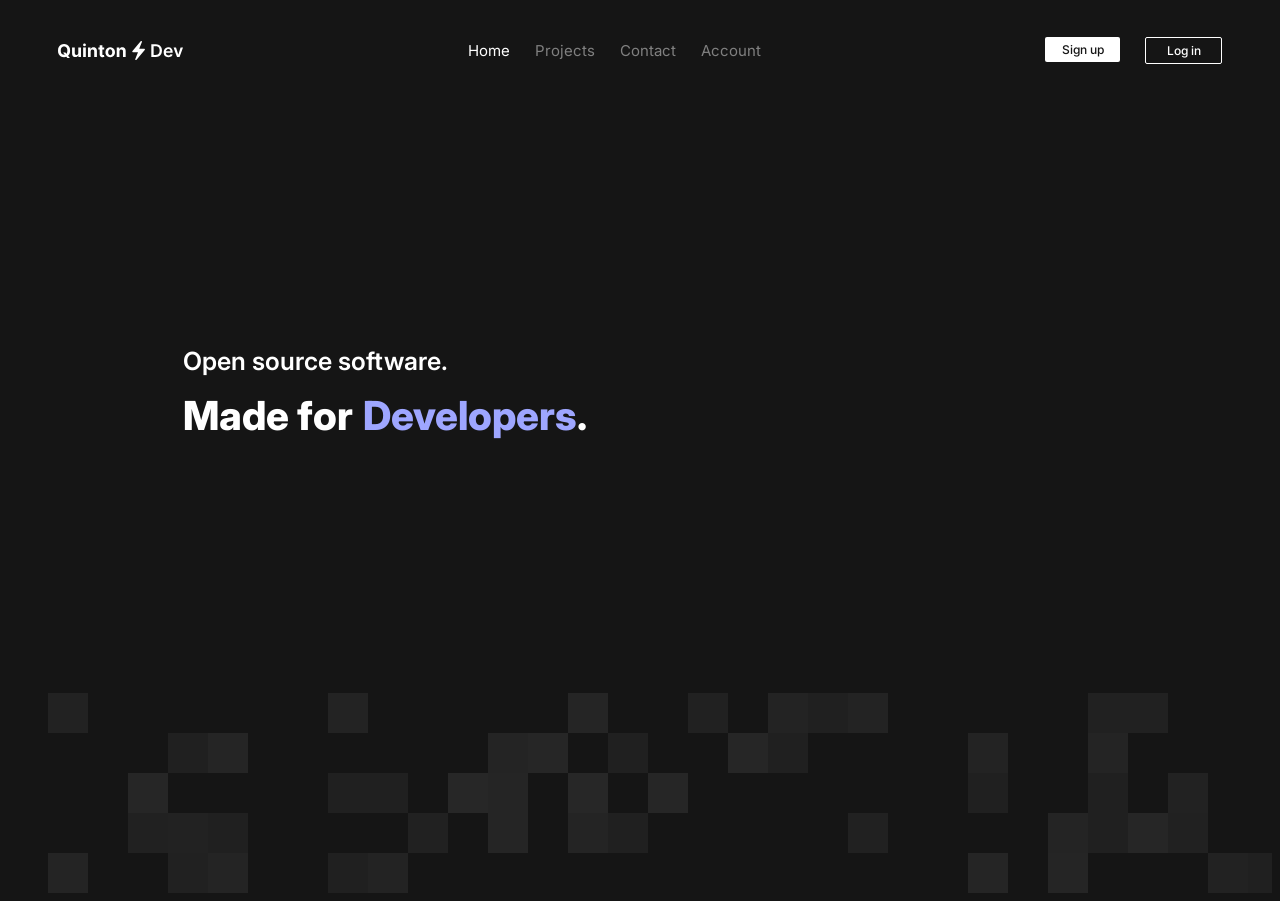
==== index.html @ 16c6dbc3 "v0.1.0" ====
<html lang="en">

    <head>
        <meta charset="UTF-8">
        <meta name="viewport" content="width=device-width, initial-scale=1.0">
        <title>Home | Quinton Dev</title>
        <link rel="icon" href="./Assets/Favicon.png">
        <link rel="stylesheet" href="./Css/index.css">
        <link rel="stylesheet" href="./Css/home.css">
    </head>

    <body>
        <header>
            <img src="./Assets/logo.svg" id="headerLogo">
            <div id="headerLinks">
                <a class="headerLinkActive">Home</a>
                <a class="headerLink">Projects</a>
                <a class="headerLink">Contact</a>
                <a class="headerLink">Account</a>
            </div>
            <div id="accountHero">
                <div id="accountSignUpbtn">Sign up</div>
                <div id="accountLoginBtn">Log in</div>
            </div>
        </header>
       <div id="mainHeroContainer">
            <div id="mainHeroWrapper">
                <div id="subHero">Open source software.</div>
                <div id="mainHero">Made for<span id="mainHeroAcent">Developers</span>.</div>
            </div>
       </div>
       <div id="pixelArt">
            <div id="pixelGrid"></div>
       </div>

       </div> 

       <script src="./Scripts/pixelArt.js"></script>

    </body>

</html>
---- Css/index.css ----
/*/ Imports /*/

@import url('https://fonts.googleapis.com/css2?family=Inter:ital,opsz,wght@0,14..32,100..900;1,14..32,100..900&display=swap');

/*/ Root styling /*/

* {
    font-size: 10px;
}

/*/ Website Background (MAIN) /*/

body {
    background-color: #151515;
    color: #FFFFFF;
    font-family: "Inter";
}

/*/ Website Header /*/

header {
    width: 100%;
    height: 8.5rem;
    padding: 3rem 5rem;
    box-sizing: border-box;
    display: flex;
    flex-direction: row;
    justify-content: space-between;
    align-items: center;
}

#headerLogo {
    width: 12.5rem;
}

.headerLink {
    font-size: 1.5rem;
    font-weight: 400;
    color: #808080;
    cursor: pointer;
}

.headerLinkActive {
    font-size: 1.5rem;
    font-weight: 400;
    color: #FFFFFF;
    cursor: pointer;
}

#headerLinks {
    gap: 2.5rem;
    display: flex;
    flex-direction: row;

}

#accountSignUpBtn {
    width: 7.5rem;
    height: 2.5rem;
    background-color: #FFFFFF;
    color: #151515;
    font-size: 1.2rem;
    font-weight: 500;
    border-radius: 2px;
    justify-content: center;
    align-items: center;
    display: flex;
    cursor: pointer;
}

#accountLoginBtn {
    width: 7.5rem;
    height: 2.5rem;
    border: 1px solid #FFFFFF;
    color: #FFFFFF;
    font-size: 1.2rem;
    font-weight: 500;
    justify-content: center;
    align-items: center;
    display: flex;
    border-radius: 2px;
    cursor: pointer;
}

#accountHero {
    display: flex;
    flex-direction: row;
    gap: 2.5rem;
}
---- Css/home.css ----
/*/ Hero styling /*/

#mainHeroContainer {
    width: 100%;
    height: 600px;
    display: flex;
    justify-content: start;
    align-items: center;
    padding-left: 17.5rem;
    box-sizing: border-box;
}

#mainHeroWrapper {
    display: flex;
    flex-direction: column;
    gap: 15px;
}

#subHero {
    font-size: 2.5rem;
    font-weight: 600;
}

#mainHero {
    font-size: 4rem;
    font-weight: 800;
}

#mainHeroAcent {
    color: #9EA6FF;
    font-size: 4rem;
    font-weight: 800;
    margin-left: 1rem;
}

/*/ Pixel Art Styling /*/

#pixelArt {
    width: 100%;
    height: 20rem;
    overflow: hidden;
}

#pixelGrid {
    display: grid;
    grid-template-columns: repeat(50, 4rem);
    grid-template-rows: repeat(5, 4rem);
}

.pixel {
    background-color: aqua;
}
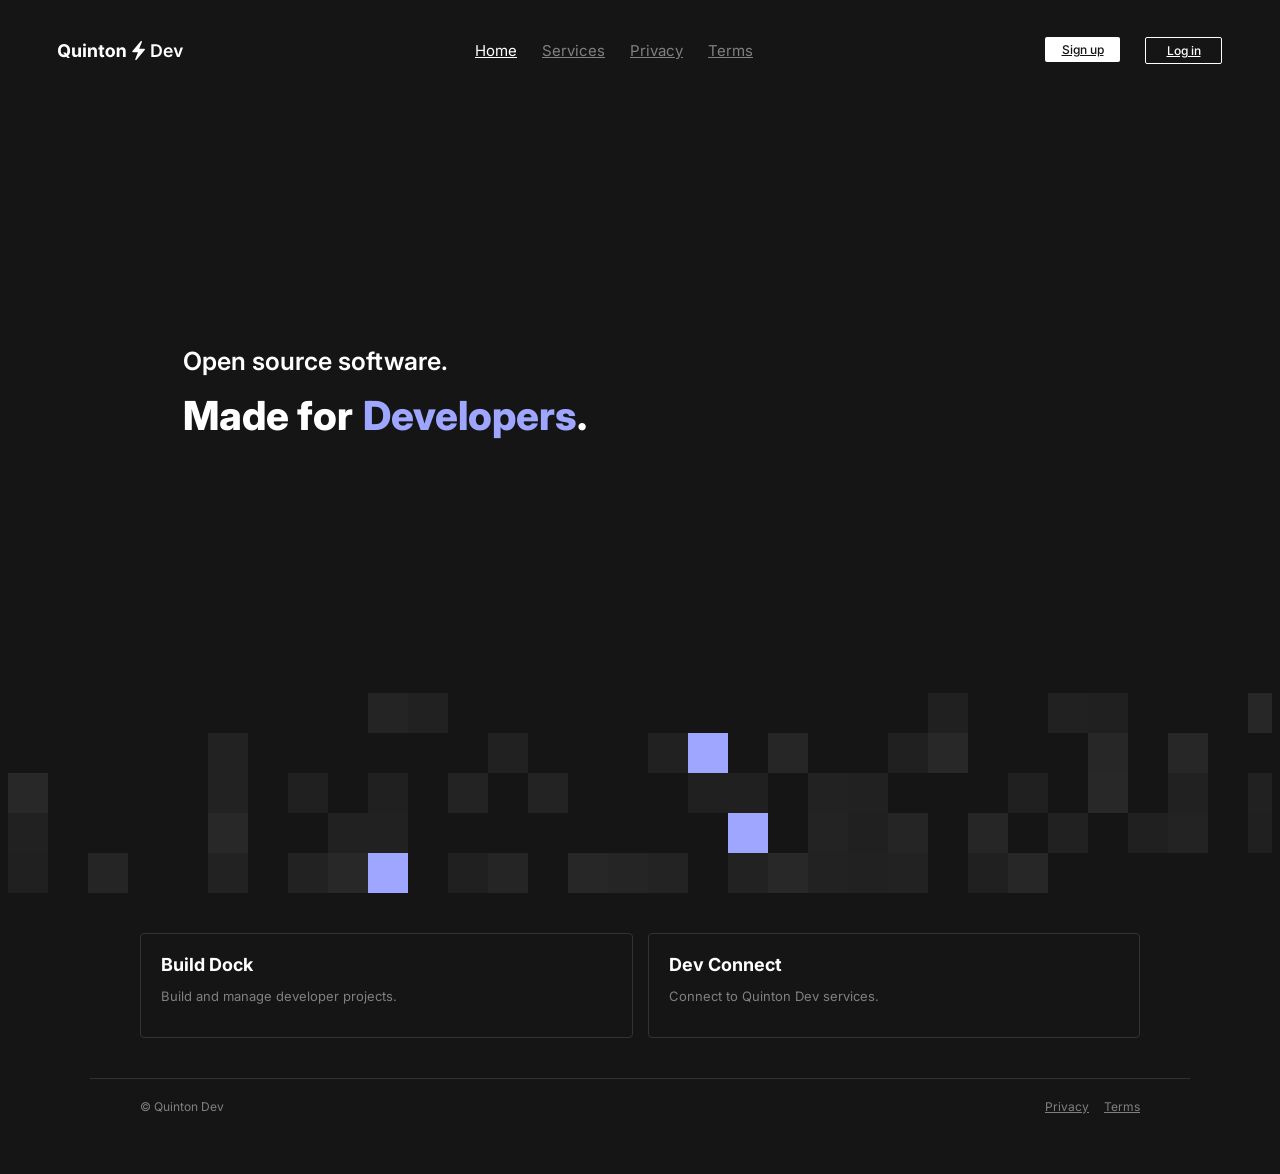
==== commit a46c2009: "Add quick home screen and service links" ====
--- a/index.html
+++ b/index.html
@@ -3,6 +3,7 @@
     <head>
         <meta charset="UTF-8">
         <meta name="viewport" content="width=device-width, initial-scale=1.0">
+        <meta name="description" content="Quinton Dev — open source software and developer services.">
         <title>Home | Quinton Dev</title>
         <link rel="icon" href="./Assets/Favicon.png">
         <link rel="stylesheet" href="./Css/index.css">
@@ -11,32 +12,52 @@
 
     <body>
         <header>
-            <img src="./Assets/logo.svg" id="headerLogo">
+            <a href="./"><img src="./Assets/logo.svg" id="headerLogo" alt="Quinton Dev"></a>
             <div id="headerLinks">
-                <a class="headerLinkActive">Home</a>
-                <a class="headerLink">Projects</a>
-                <a class="headerLink">Contact</a>
-                <a class="headerLink">Account</a>
+                <a class="headerLinkActive" href="./">Home</a>
+                <a class="headerLink" href="#services">Services</a>
+                <a class="headerLink" href="./privacy.html">Privacy</a>
+                <a class="headerLink" href="./terms.html">Terms</a>
             </div>
             <div id="accountHero">
-                <div id="accountSignUpbtn">Sign up</div>
-                <div id="accountLoginBtn">Log in</div>
+                <a id="accountSignUpbtn" href="https://connect.quintondev.com/">Sign up</a>
+                <a id="accountLoginBtn" href="./login/">Log in</a>
             </div>
         </header>
-       <div id="mainHeroContainer">
-            <div id="mainHeroWrapper">
-                <div id="subHero">Open source software.</div>
-                <div id="mainHero">Made for<span id="mainHeroAcent">Developers</span>.</div>
+
+        <main>
+            <div id="mainHeroContainer">
+                <div id="mainHeroWrapper">
+                    <div id="subHero">Open source software.</div>
+                    <div id="mainHero">Made for<span id="mainHeroAcent">Developers</span>.</div>
+                </div>
             </div>
-       </div>
-       <div id="pixelArt">
-            <div id="pixelGrid"></div>
-       </div>
 
-       </div> 
+            <div id="pixelArt">
+                <div id="pixelGrid"></div>
+            </div>
 
-       <script src="./Scripts/pixelArt.js"></script>
+            <section id="services" style="max-width:1000px;margin:4rem auto;padding:0 5rem;display:grid;grid-template-columns:repeat(auto-fit,minmax(220px,1fr));gap:1.5rem;">
+                <a href="./dock/" style="text-decoration:none;color:inherit;border:1px solid #333;padding:2rem;border-radius:4px;">
+                    <strong style="font-size:1.8rem;">Build Dock</strong>
+                    <p style="font-size:1.3rem;color:#808080;">Build and manage developer projects.</p>
+                </a>
+                <a href="https://connect.quintondev.com/" style="text-decoration:none;color:inherit;border:1px solid #333;padding:2rem;border-radius:4px;">
+                    <strong style="font-size:1.8rem;">Dev Connect</strong>
+                    <p style="font-size:1.3rem;color:#808080;">Connect to Quinton Dev services.</p>
+                </a>
+            </section>
+        </main>
 
+        <footer style="max-width:1000px;margin:4rem auto;padding:2rem 5rem;border-top:1px solid #333;display:flex;justify-content:space-between;gap:2rem;flex-wrap:wrap;">
+            <span style="font-size:1.2rem;color:#808080;">© Quinton Dev</span>
+            <span style="display:flex;gap:1.5rem;">
+                <a href="./privacy.html" style="font-size:1.2rem;color:#808080;">Privacy</a>
+                <a href="./terms.html" style="font-size:1.2rem;color:#808080;">Terms</a>
+            </span>
+        </footer>
+
+        <script src="./Scripts/pixelArt.js"></script>
     </body>
 
-</html>+</html>
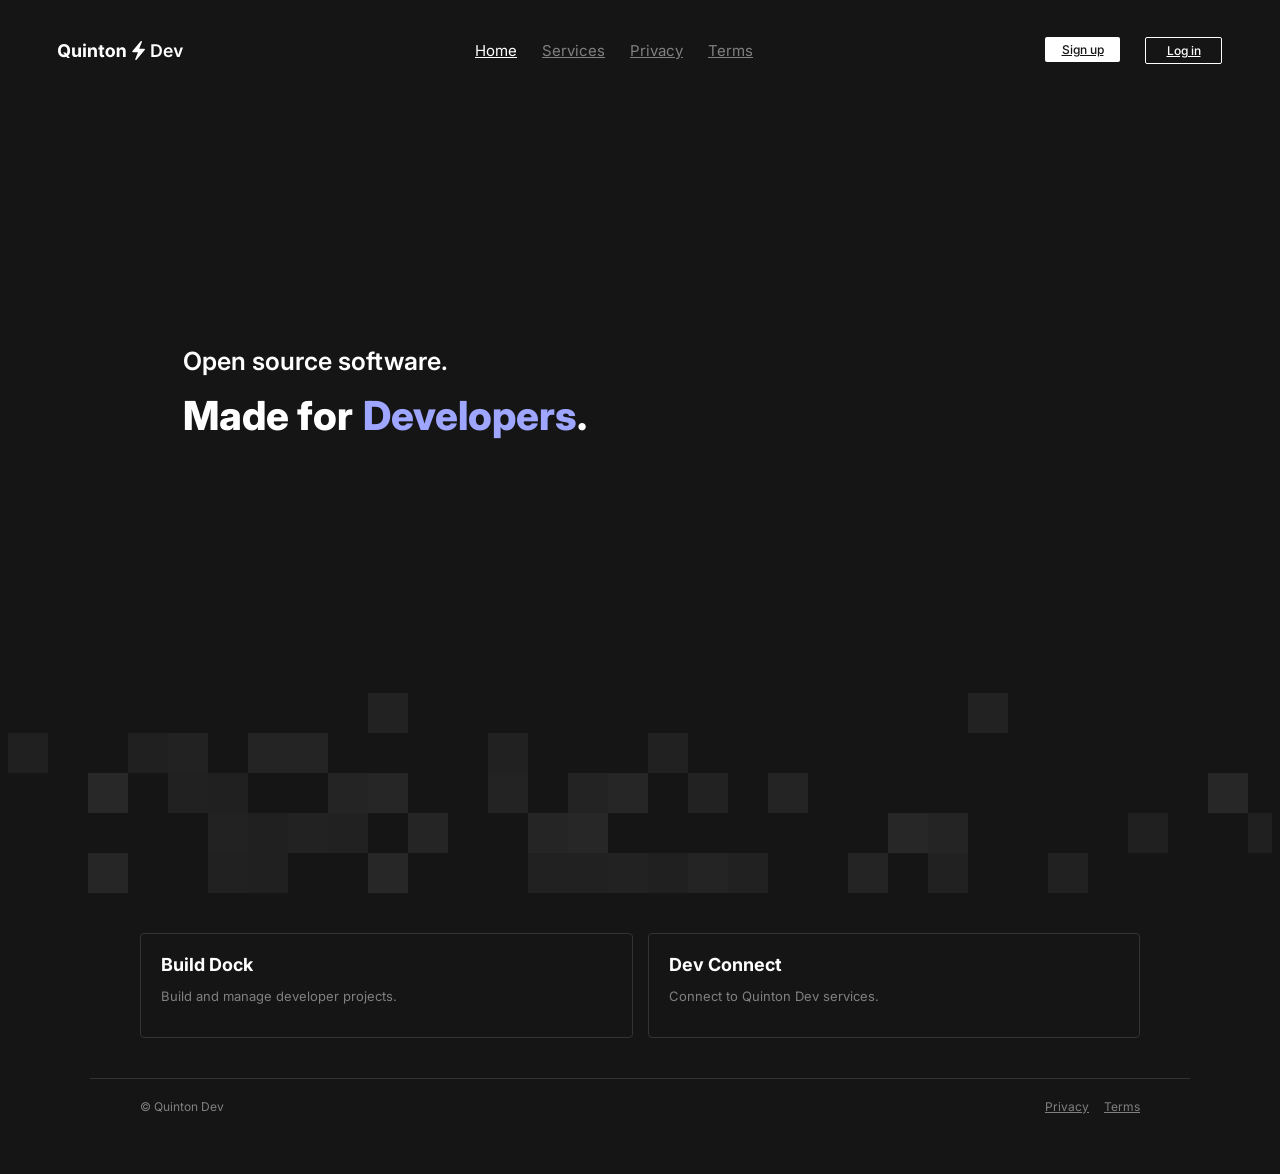
==== commit 0130db14: "Fix sign-up button styling hook" ====
--- a/index.html
+++ b/index.html
@@ -20,7 +20,7 @@
                 <a class="headerLink" href="./terms.html">Terms</a>
             </div>
             <div id="accountHero">
-                <a id="accountSignUpbtn" href="https://connect.quintondev.com/">Sign up</a>
+                <a id="accountSignUpBtn" href="https://connect.quintondev.com/">Sign up</a>
                 <a id="accountLoginBtn" href="./login/">Log in</a>
             </div>
         </header>
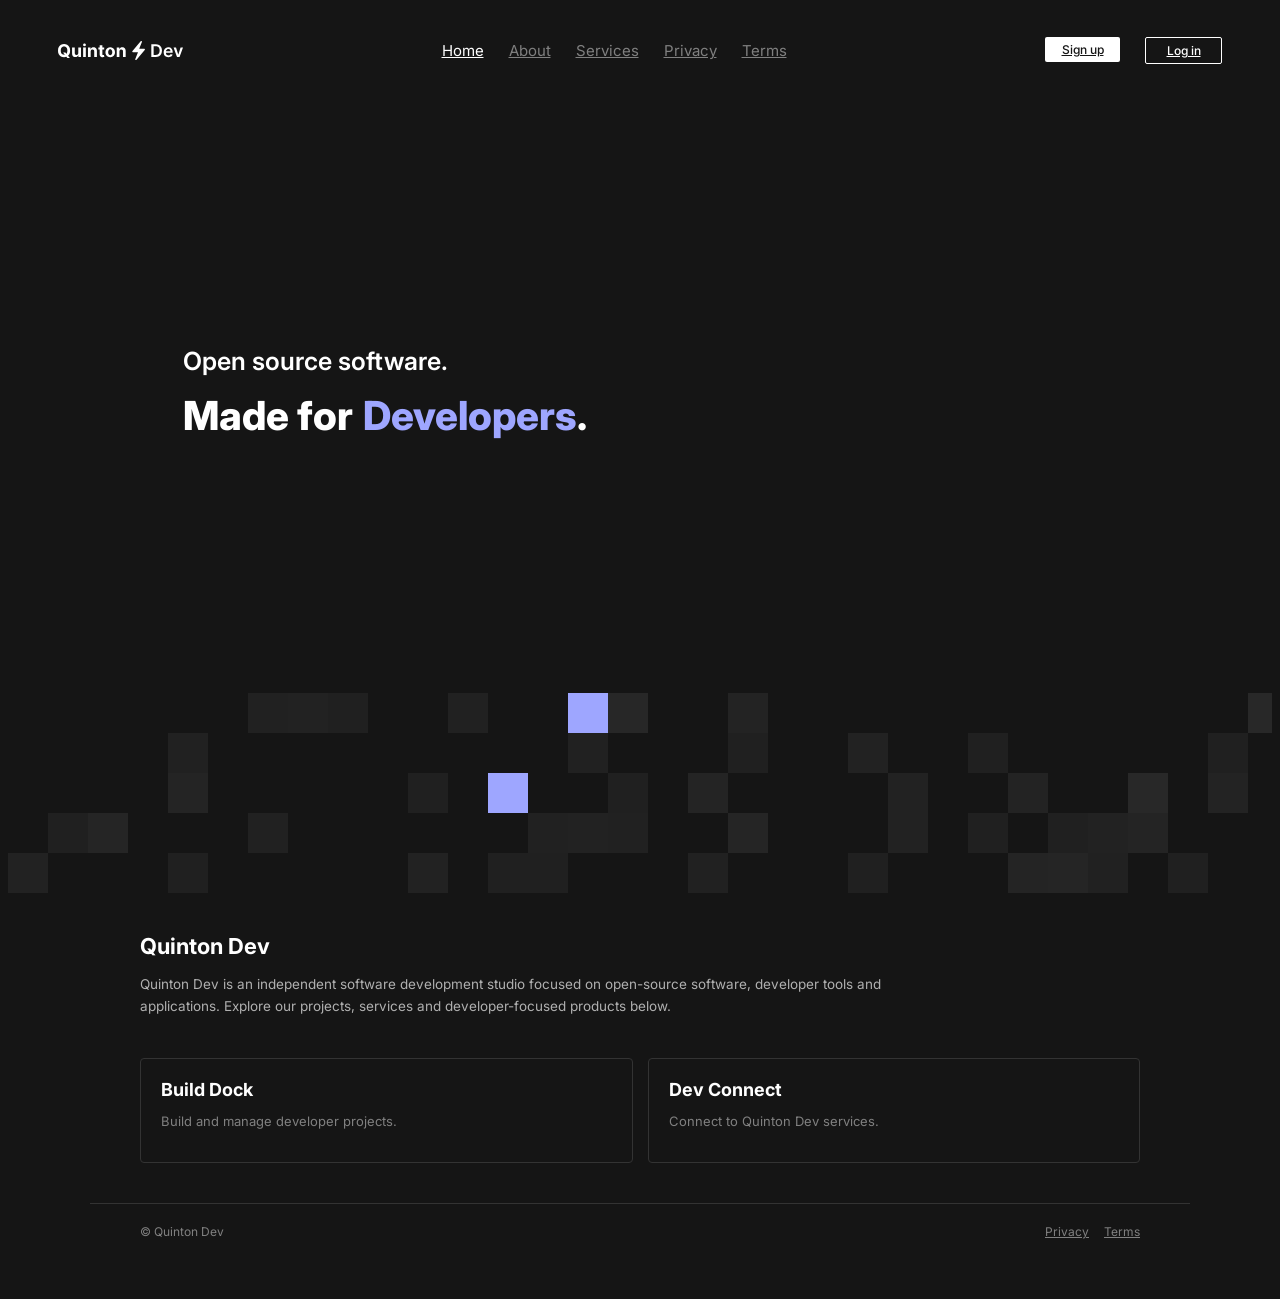
==== commit eb82c181: "Improve homepage SEO and Quinton Dev brand signals" ====
--- a/index.html
+++ b/index.html
@@ -3,8 +3,44 @@
     <head>
         <meta charset="UTF-8">
         <meta name="viewport" content="width=device-width, initial-scale=1.0">
-        <meta name="description" content="Quinton Dev — open source software and developer services.">
-        <title>Home | Quinton Dev</title>
+        <meta name="description" content="Quinton Dev is an independent software development studio creating open-source software, developer tools and applications.">
+        <meta name="author" content="Quinton Dev">
+        <meta name="robots" content="index, follow">
+        <link rel="canonical" href="https://quintondev.com/">
+        <meta property="og:type" content="website">
+        <meta property="og:site_name" content="Quinton Dev">
+        <meta property="og:title" content="Quinton Dev — Software & Developer Tools">
+        <meta property="og:description" content="Open-source software, developer tools and applications from Quinton Dev.">
+        <meta property="og:url" content="https://quintondev.com/">
+        <meta property="og:image" content="https://quintondev.com/Assets/Favicon.png">
+        <meta name="twitter:card" content="summary">
+        <meta name="twitter:title" content="Quinton Dev — Software & Developer Tools">
+        <meta name="twitter:description" content="Open-source software, developer tools and applications from Quinton Dev.">
+        <title>Quinton Dev — Software & Developer Tools</title>
+        <script type="application/ld+json">
+        {
+          "@context": "https://schema.org",
+          "@graph": [
+            {
+              "@type": "Organization",
+              "@id": "https://quintondev.com/#organization",
+              "name": "Quinton Dev",
+              "url": "https://quintondev.com/",
+              "logo": "https://quintondev.com/Assets/logo.svg",
+              "email": "support@quintondev.com",
+              "description": "Independent software development studio creating open-source software, developer tools and applications.",
+              "sameAs": ["https://github.com/Quinton-Angus"]
+            },
+            {
+              "@type": "WebSite",
+              "@id": "https://quintondev.com/#website",
+              "name": "Quinton Dev",
+              "url": "https://quintondev.com/",
+              "publisher": {"@id": "https://quintondev.com/#organization"}
+            }
+          ]
+        }
+        </script>
         <link rel="icon" href="./Assets/Favicon.png">
         <link rel="stylesheet" href="./Css/index.css">
         <link rel="stylesheet" href="./Css/home.css">
@@ -15,6 +51,7 @@
             <a href="./"><img src="./Assets/logo.svg" id="headerLogo" alt="Quinton Dev"></a>
             <div id="headerLinks">
                 <a class="headerLinkActive" href="./">Home</a>
+                <a class="headerLink" href="#about">About</a>
                 <a class="headerLink" href="#services">Services</a>
                 <a class="headerLink" href="./privacy.html">Privacy</a>
                 <a class="headerLink" href="./terms.html">Terms</a>
@@ -36,6 +73,14 @@
             <div id="pixelArt">
                 <div id="pixelGrid"></div>
             </div>
+
+            <section id="about" style="max-width:1000px;margin:4rem auto;padding:0 5rem;">
+                <h1 style="font-size:2.2rem;margin-bottom:1rem;">Quinton Dev</h1>
+                <p style="font-size:1.35rem;line-height:1.7;color:#b0b0b0;max-width:760px;">
+                    Quinton Dev is an independent software development studio focused on open-source software,
+                    developer tools and applications. Explore our projects, services and developer-focused products below.
+                </p>
+            </section>
 
             <section id="services" style="max-width:1000px;margin:4rem auto;padding:0 5rem;display:grid;grid-template-columns:repeat(auto-fit,minmax(220px,1fr));gap:1.5rem;">
                 <a href="./dock/" style="text-decoration:none;color:inherit;border:1px solid #333;padding:2rem;border-radius:4px;">
